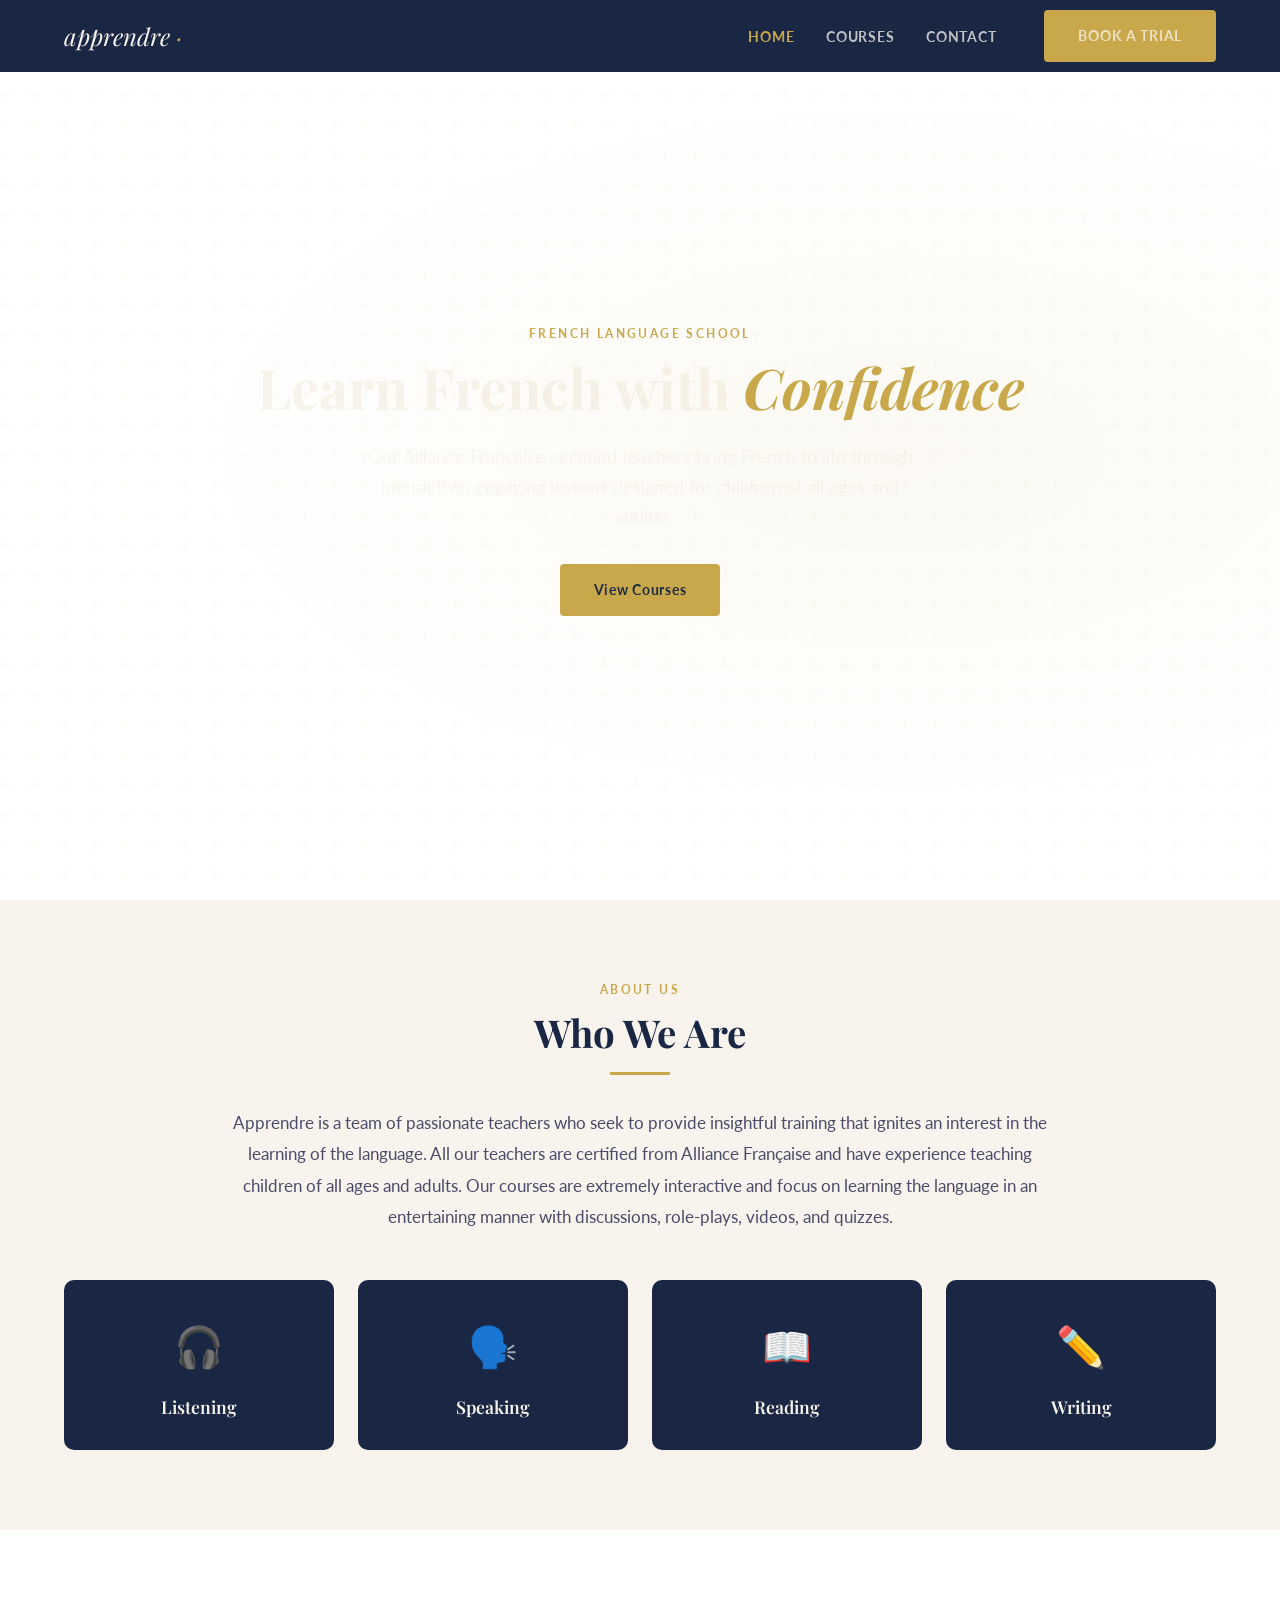
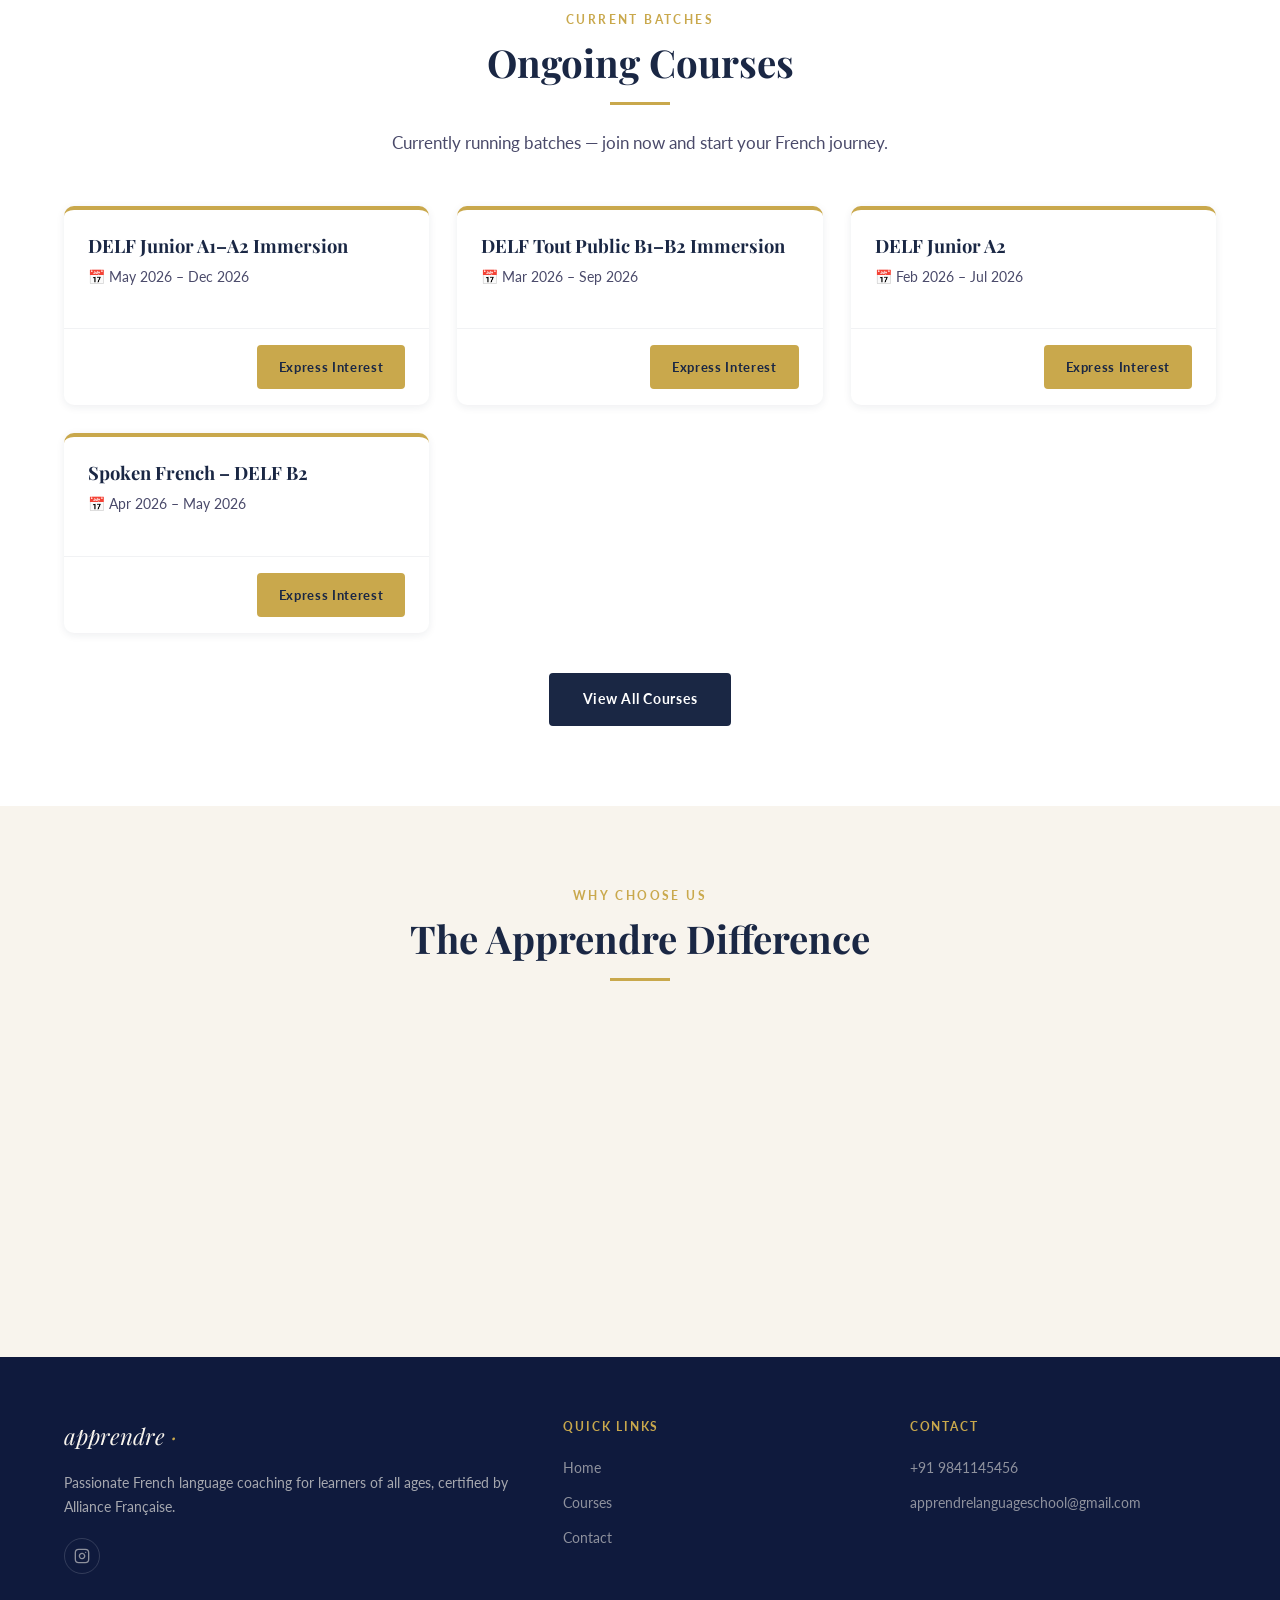
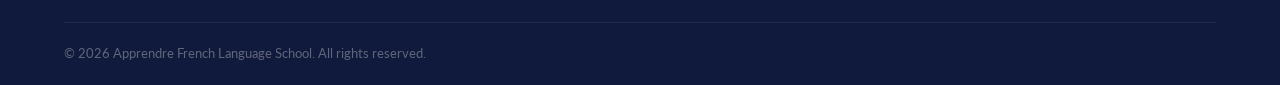
==== index.html @ 5c2a2ac6 "Initial website build" ====
<!DOCTYPE html>
<html lang="en">
<head>
  <meta charset="UTF-8" />
  <meta name="viewport" content="width=device-width, initial-scale=1.0" />
  <title>Apprendre — French Language School</title>
  <meta name="description" content="Apprendre French Language School — Alliance Française certified teachers for children of all ages and adults." />
  <link rel="stylesheet" href="css/style.css" />
</head>
<body>

  <!-- Navigation -->
  <nav class="navbar" role="navigation" aria-label="Main navigation">
    <div class="container">
      <a href="index.html" class="navbar-brand"><em>apprendre</em> <span>·</span></a>
      <ul class="navbar-links" role="list">
        <li><a href="index.html" class="active">Home</a></li>
        <li><a href="courses.html">Courses</a></li>
        <li><a href="contact.html">Contact</a></li>
        <li class="navbar-cta"><a href="contact.html" class="btn btn-primary">Book a Trial</a></li>
      </ul>
      <button class="hamburger" aria-label="Toggle menu" aria-expanded="false">
        <span></span><span></span><span></span>
      </button>
    </div>
  </nav>

  <!-- Hero -->
  <section class="hero" id="home">
    <div class="container hero-centered-content">
      <p class="section-label">French Language School</p>
      <h1 class="hero-title">Learn French with <em>Confidence</em></h1>
      <p class="hero-description">
        Our Alliance Française certified teachers bring French to life through interactive, engaging lessons designed for children of all ages and adults.
      </p>
      <a href="courses.html" class="btn btn-primary">View Courses</a>
    </div>
  </section>

  <!-- About Us -->
  <section id="about">
    <div class="container">
      <div class="text-center">
        <p class="section-label">About Us</p>
        <h2 class="section-title">Who We Are</h2>
        <div class="divider"></div>
      </div>
      <p class="about-text">
        Apprendre is a team of passionate teachers who seek to provide insightful training that ignites an interest in the learning of the language. All our teachers are certified from Alliance Française and have experience teaching children of all ages and adults. Our courses are extremely interactive and focus on learning the language in an entertaining manner with discussions, role-plays, videos, and quizzes.
      </p>
      <div class="competencies-grid">
        <div class="competency-card">
          <div class="competency-icon">🎧</div>
          <h3>Listening</h3>
        </div>
        <div class="competency-card">
          <div class="competency-icon">🗣️</div>
          <h3>Speaking</h3>
        </div>
        <div class="competency-card">
          <div class="competency-icon">📖</div>
          <h3>Reading</h3>
        </div>
        <div class="competency-card">
          <div class="competency-icon">✏️</div>
          <h3>Writing</h3>
        </div>
      </div>
    </div>
  </section>

  <!-- Ongoing Courses Preview -->
  <section id="ongoing-courses">
    <div class="container">
      <div class="text-center">
        <p class="section-label">Current Batches</p>
        <h2 class="section-title">Ongoing Courses</h2>
        <div class="divider"></div>
        <p class="section-subtitle">Currently running batches — join now and start your French journey.</p>
      </div>
      <div class="courses-grid" id="ongoingCoursesPreview">
        <div style="grid-column:1/-1;text-align:center;padding:3rem;color:var(--text-light)">Loading courses…</div>
      </div>
      <div style="text-align:center;margin-top:2.5rem">
        <a href="courses.html" class="btn btn-navy">View All Courses</a>
      </div>
    </div>
  </section>

  <!-- Why Choose Us -->
  <section id="why">
    <div class="container">
      <div class="text-center">
        <p class="section-label">Why Choose Us</p>
        <h2 class="section-title">The Apprendre Difference</h2>
        <div class="divider"></div>
      </div>
      <div class="features-grid why-3col">
        <div class="feature-card">
          <div class="feature-icon">🏛️</div>
          <h3>Alliance Française Certified</h3>
          <p>All our teachers hold certifications from Alliance Française, ensuring world-class, globally recognised French instruction.</p>
        </div>
        <div class="feature-card">
          <div class="feature-icon">🧒</div>
          <h3>All Age Groups</h3>
          <p>From young children taking their first steps in French to adults seeking fluency or exam preparation — we teach every age group.</p>
        </div>
        <div class="feature-card">
          <div class="feature-icon">🎯</div>
          <h3>Customized Courses</h3>
          <p>Every learner is different. We tailor courses to your pace, goals, and learning style to ensure maximum progress and enjoyment.</p>
        </div>
      </div>
    </div>
  </section>

  <!-- Footer -->
  <footer class="footer">
    <div class="container">
      <div class="footer-grid footer-grid-3col">
        <div>
          <span class="footer-brand"><em>apprendre</em> <span>·</span></span>
          <p class="footer-tagline">Passionate French language coaching for learners of all ages, certified by Alliance Française.</p>
          <div class="social-links">
            <a href="#" class="social-link" aria-label="Instagram">
              <svg xmlns="http://www.w3.org/2000/svg" width="16" height="16" viewBox="0 0 24 24" fill="none" stroke="currentColor" stroke-width="2" stroke-linecap="round" stroke-linejoin="round"><rect x="2" y="2" width="20" height="20" rx="5" ry="5"/><path d="M16 11.37A4 4 0 1 1 12.63 8 4 4 0 0 1 16 11.37z"/><line x1="17.5" y1="6.5" x2="17.51" y2="6.5"/></svg>
            </a>
          </div>
        </div>
        <div>
          <p class="footer-heading">Quick Links</p>
          <ul class="footer-links">
            <li><a href="index.html">Home</a></li>
            <li><a href="courses.html">Courses</a></li>
            <li><a href="contact.html">Contact</a></li>
          </ul>
        </div>
        <div>
          <p class="footer-heading">Contact</p>
          <ul class="footer-links">
            <li><a href="tel:+919841145456">+91 9841145456</a></li>
            <li><a href="mailto:apprendrelanguageschool@gmail.com">apprendrelanguageschool@gmail.com</a></li>
          </ul>
        </div>
      </div>
      <div class="footer-bottom">
        <span>&copy; 2026 Apprendre French Language School. All rights reserved.</span>
      </div>
    </div>
  </footer>

  <script src="js/main.js"></script>
  <script src="js/courses.js"></script>
</body>
</html>
---- css/style.css ----
/* ============================================================
   APPRENDRE — French Coaching Website
   Palette: Navy #1a2744 | Cream #f8f4ed | Gold #c9a84c
   Fonts: Playfair Display (headings) | Lato (body)
   ============================================================ */

@import url('https://fonts.googleapis.com/css2?family=Playfair+Display:ital,wght@0,400;0,600;0,700;1,400&family=Lato:wght@300;400;700&display=swap');

/* ── Reset & Base ── */
*, *::before, *::after { box-sizing: border-box; margin: 0; padding: 0; }

:root {
  --navy:  #1a2744;
  --cream: #f8f4ed;
  --gold:  #c9a84c;
  --navy-light: #263660;
  --gold-light: #e2c078;
  --text-dark: #1a1a2e;
  --text-mid:  #4a4a6a;
  --text-light: #8888a0;
  --white: #ffffff;
  --shadow-sm: 0 2px 8px rgba(26,39,68,.08);
  --shadow-md: 0 6px 24px rgba(26,39,68,.12);
  --shadow-lg: 0 12px 48px rgba(26,39,68,.18);
  --radius: 10px;
  --transition: .25s ease;
}

html { scroll-behavior: smooth; }

body {
  font-family: 'Lato', sans-serif;
  font-weight: 400;
  font-size: 16px;
  line-height: 1.7;
  color: var(--text-dark);
  background: var(--cream);
}

h1, h2, h3, h4, h5, h6 {
  font-family: 'Playfair Display', serif;
  line-height: 1.25;
  color: var(--navy);
}

a { color: var(--gold); text-decoration: none; transition: color var(--transition); }
a:hover { color: var(--gold-light); }

img { max-width: 100%; display: block; }
ul { list-style: none; }

.container {
  width: 90%;
  max-width: 1200px;
  margin: 0 auto;
}

/* ── Utility ── */
.section-label {
  font-family: 'Lato', sans-serif;
  font-size: .75rem;
  font-weight: 700;
  letter-spacing: .2em;
  text-transform: uppercase;
  color: var(--gold);
  margin-bottom: .5rem;
}

.section-title {
  font-size: clamp(1.75rem, 3vw, 2.5rem);
  margin-bottom: 1rem;
}

.section-subtitle {
  font-size: 1.05rem;
  color: var(--text-mid);
  max-width: 560px;
}

.text-center { text-align: center; }
.text-center .section-subtitle { margin: 0 auto; }

.divider {
  width: 60px;
  height: 3px;
  background: var(--gold);
  margin: 1rem 0 1.5rem;
}
.text-center .divider { margin: 1rem auto 1.5rem; }

/* ── Buttons ── */
.btn {
  display: inline-flex;
  align-items: center;
  justify-content: center;
  padding: .75rem 2rem;
  min-height: 44px;
  border-radius: 4px;
  font-family: 'Lato', sans-serif;
  font-size: .9rem;
  font-weight: 700;
  letter-spacing: .05em;
  cursor: pointer;
  border: 2px solid transparent;
  transition: all var(--transition);
  text-align: center;
}

.btn-primary {
  background: var(--gold);
  color: var(--navy);
  border-color: var(--gold);
}
.btn-primary:hover {
  background: var(--gold-light);
  border-color: var(--gold-light);
  color: var(--navy);
  transform: translateY(-2px);
  box-shadow: var(--shadow-md);
}

.btn-outline {
  background: transparent;
  color: var(--white);
  border-color: var(--white);
}
.btn-outline:hover {
  background: var(--white);
  color: var(--navy);
  transform: translateY(-2px);
}

.btn-navy {
  background: var(--navy);
  color: var(--white);
  border-color: var(--navy);
}
.btn-navy:hover {
  background: var(--navy-light);
  border-color: var(--navy-light);
  color: var(--white);
  transform: translateY(-2px);
  box-shadow: var(--shadow-md);
}

/* ── Navigation ── */
.navbar {
  position: fixed;
  top: 0; left: 0; right: 0;
  z-index: 1000;
  background: var(--navy);
  padding: 0;
  transition: box-shadow var(--transition);
}
.navbar.scrolled { box-shadow: var(--shadow-lg); }

.navbar .container {
  display: flex;
  align-items: center;
  justify-content: space-between;
  height: 72px;
}

.navbar-brand {
  font-family: 'Playfair Display', serif;
  font-size: 1.5rem;
  color: var(--cream) !important;
  font-style: italic;
}
.navbar-brand span { color: var(--gold); }

.navbar-links {
  display: flex;
  align-items: center;
  gap: 2rem;
}
.navbar-links a {
  font-size: .9rem;
  font-weight: 700;
  letter-spacing: .05em;
  color: rgba(248,244,237,.75);
  text-transform: uppercase;
  transition: color var(--transition);
}
.navbar-links a:hover,
.navbar-links a.active { color: var(--gold); }

.navbar-cta { margin-left: 1rem; }

.hamburger {
  display: none;
  flex-direction: column;
  gap: 5px;
  cursor: pointer;
  background: none;
  border: none;
  padding: 10px;
  min-width: 44px;
  min-height: 44px;
  align-items: center;
  justify-content: center;
}
.hamburger span {
  display: block;
  width: 24px;
  height: 2px;
  background: var(--cream);
  transition: all var(--transition);
}

/* Hamburger → X when menu is open */
.hamburger[aria-expanded="true"] span:nth-child(1) { transform: translateY(7px) rotate(45deg); }
.hamburger[aria-expanded="true"] span:nth-child(2) { opacity: 0; transform: scaleX(0); }
.hamburger[aria-expanded="true"] span:nth-child(3) { transform: translateY(-7px) rotate(-45deg); }

/* ── Hero ── */
.hero {
  min-height: 100vh;
  background: linear-gradient(135deg, var(--navy) 0%, #0f1a3d 100%);
  display: flex;
  align-items: center;
  position: relative;
  overflow: hidden;
  padding: 100px 0 60px;
}

.hero::before {
  content: '';
  position: absolute;
  inset: 0;
  background:
    radial-gradient(ellipse at 70% 50%, rgba(201,168,76,.07) 0%, transparent 60%),
    url("data:image/svg+xml,%3Csvg width='60' height='60' viewBox='0 0 60 60' xmlns='http://www.w3.org/2000/svg'%3E%3Cg fill='none' fill-rule='evenodd'%3E%3Cg fill='%23c9a84c' fill-opacity='0.03'%3E%3Cpath d='M36 34v-4h-2v4h-4v2h4v4h2v-4h4v-2h-4zm0-30V0h-2v4h-4v2h4v4h2V6h4V4h-4zM6 34v-4H4v4H0v2h4v4h2v-4h4v-2H6zM6 4V0H4v4H0v2h4v4h2V6h4V4H6z'/%3E%3C/g%3E%3C/g%3E%3C/svg%3E");
}

.hero-content {
  position: relative;
  display: grid;
  grid-template-columns: 1fr 1fr;
  align-items: center;
  gap: 4rem;
}

.hero-text .section-label { font-size: .8rem; }

.hero-title {
  font-size: clamp(2.25rem, 5vw, 3.5rem);
  color: var(--cream);
  margin-bottom: 1.25rem;
}
.hero-title em { color: var(--gold); font-style: italic; }

.hero-description {
  font-size: 1.1rem;
  color: rgba(248,244,237,.75);
  margin-bottom: 2rem;
  max-width: 480px;
}

.hero-actions { display: flex; gap: 1rem; flex-wrap: wrap; }

.hero-stats {
  display: flex;
  gap: 2rem;
  margin-top: 2.5rem;
  padding-top: 2rem;
  border-top: 1px solid rgba(201,168,76,.2);
}
.stat-value {
  font-family: 'Playfair Display', serif;
  font-size: 2rem;
  color: var(--gold);
  line-height: 1;
}
.stat-label {
  font-size: .8rem;
  color: rgba(248,244,237,.6);
  letter-spacing: .05em;
  text-transform: uppercase;
  margin-top: .25rem;
}

.hero-visual {
  position: relative;
  display: flex;
  justify-content: center;
}

.hero-card {
  background: rgba(255,255,255,.06);
  border: 1px solid rgba(201,168,76,.25);
  border-radius: 16px;
  padding: 2.5rem;
  backdrop-filter: blur(10px);
  max-width: 380px;
  width: 100%;
}

.hero-card-flag {
  font-size: 3rem;
  margin-bottom: 1rem;
}

.hero-card h3 {
  color: var(--cream);
  font-size: 1.25rem;
  margin-bottom: .5rem;
}

.hero-card p {
  color: rgba(248,244,237,.65);
  font-size: .9rem;
  margin-bottom: 1.5rem;
}

.level-badges {
  display: flex;
  gap: .5rem;
  flex-wrap: wrap;
}
.level-badge {
  padding: .3rem .75rem;
  border-radius: 20px;
  font-size: .75rem;
  font-weight: 700;
  letter-spacing: .05em;
}
.level-badge.a1, .level-badge.a2 {
  background: rgba(201,168,76,.15);
  color: var(--gold);
  border: 1px solid rgba(201,168,76,.3);
}
.level-badge.b1, .level-badge.b2 {
  background: rgba(255,255,255,.08);
  color: rgba(248,244,237,.8);
  border: 1px solid rgba(255,255,255,.15);
}
.level-badge.c1, .level-badge.c2 {
  background: rgba(26,39,68,.5);
  color: rgba(248,244,237,.6);
  border: 1px solid rgba(255,255,255,.1);
}

/* ── Sections ── */
section { padding: 80px 0; }
section:nth-child(even) { background: var(--white); }

/* ── Features ── */
.features-grid {
  display: grid;
  grid-template-columns: repeat(auto-fit, minmax(240px, 1fr));
  gap: 2rem;
  margin-top: 3rem;
}

.feature-card {
  padding: 2rem;
  border-radius: var(--radius);
  background: var(--cream);
  border: 1px solid rgba(26,39,68,.06);
  transition: all var(--transition);
}
section:nth-child(even) .feature-card { background: var(--cream); }

.feature-card:hover {
  transform: translateY(-4px);
  box-shadow: var(--shadow-md);
  border-color: rgba(201,168,76,.3);
}

.feature-icon {
  font-size: 2.25rem;
  margin-bottom: 1rem;
}

.feature-card h3 {
  font-size: 1.15rem;
  margin-bottom: .5rem;
}

.feature-card p {
  font-size: .9rem;
  color: var(--text-mid);
}

/* ── Course Cards ── */
.courses-grid {
  display: grid;
  grid-template-columns: repeat(auto-fill, minmax(300px, 1fr));
  gap: 1.75rem;
  margin-top: 3rem;
}

.course-card {
  background: var(--white);
  border-radius: var(--radius);
  overflow: hidden;
  box-shadow: var(--shadow-sm);
  transition: all var(--transition);
  display: flex;
  flex-direction: column;
}

.course-card:hover {
  transform: translateY(-5px);
  box-shadow: var(--shadow-lg);
}

.course-card-image {
  height: 180px;
  background: linear-gradient(135deg, var(--navy) 0%, var(--navy-light) 100%);
  display: flex;
  align-items: center;
  justify-content: center;
  font-size: 3.5rem;
  position: relative;
}

.course-level-badge {
  position: absolute;
  top: 12px;
  right: 12px;
  background: var(--gold);
  color: var(--navy);
  font-size: .7rem;
  font-weight: 700;
  padding: .25rem .65rem;
  border-radius: 20px;
  letter-spacing: .05em;
}

.course-card-body {
  padding: 1.5rem;
  flex: 1;
  display: flex;
  flex-direction: column;
}

.course-card-body h3 {
  font-size: 1.15rem;
  margin-bottom: .5rem;
}

.course-card-body p {
  font-size: .875rem;
  color: var(--text-mid);
  margin-bottom: 1rem;
  flex: 1;
}

.course-meta {
  display: flex;
  gap: 1rem;
  font-size: .8rem;
  color: var(--text-light);
  margin-bottom: 1.25rem;
}
.course-meta span { display: flex; align-items: center; gap: .3rem; }

.course-card-footer {
  display: flex;
  align-items: center;
  justify-content: space-between;
  padding: 1rem 1.5rem;
  border-top: 1px solid rgba(26,39,68,.06);
}

.course-price {
  font-family: 'Playfair Display', serif;
  font-size: 1.35rem;
  color: var(--navy);
}
.course-price span {
  font-family: 'Lato', sans-serif;
  font-size: .75rem;
  color: var(--text-light);
  font-weight: 400;
}

/* ── Filter Bar ── */
.filter-bar {
  display: flex;
  gap: .75rem;
  flex-wrap: wrap;
  margin-bottom: 2rem;
}

.filter-btn {
  padding: .5rem 1.25rem;
  min-height: 44px;
  border-radius: 25px;
  font-size: .85rem;
  font-weight: 700;
  cursor: pointer;
  border: 2px solid rgba(26,39,68,.12);
  background: transparent;
  color: var(--text-mid);
  transition: all var(--transition);
  font-family: 'Lato', sans-serif;
}
.filter-btn:hover,
.filter-btn.active {
  background: var(--navy);
  border-color: var(--navy);
  color: var(--white);
}

/* ── Testimonials ── */
.testimonials-grid {
  display: grid;
  grid-template-columns: repeat(auto-fill, minmax(300px, 1fr));
  gap: 1.75rem;
  margin-top: 3rem;
}

.testimonial-card {
  background: var(--cream);
  border-radius: var(--radius);
  padding: 2rem;
  border-left: 4px solid var(--gold);
  transition: all var(--transition);
}

.testimonial-card:hover {
  transform: translateY(-3px);
  box-shadow: var(--shadow-md);
}

.testimonial-text {
  font-style: italic;
  color: var(--text-mid);
  margin-bottom: 1.25rem;
  font-size: .95rem;
}

.testimonial-author {
  display: flex;
  align-items: center;
  gap: .75rem;
}

.author-avatar {
  width: 44px;
  height: 44px;
  border-radius: 50%;
  background: var(--navy);
  display: flex;
  align-items: center;
  justify-content: center;
  color: var(--gold);
  font-family: 'Playfair Display', serif;
  font-size: 1.1rem;
  font-weight: 700;
  flex-shrink: 0;
}

.author-name {
  font-weight: 700;
  font-size: .9rem;
  color: var(--navy);
}
.author-level {
  font-size: .78rem;
  color: var(--text-light);
}

.stars { color: var(--gold); font-size: .85rem; margin-bottom: .75rem; }

/* ── About / CTA Section ── */
.cta-section {
  background: linear-gradient(135deg, var(--navy) 0%, #0f1a3d 100%) !important;
  position: relative;
  overflow: hidden;
}
.cta-section::before {
  content: '';
  position: absolute;
  inset: 0;
  background: radial-gradient(ellipse at 80% 50%, rgba(201,168,76,.08) 0%, transparent 60%);
}
.cta-section .container { position: relative; }
.cta-section .section-title { color: var(--cream); }
.cta-section .section-subtitle { color: rgba(248,244,237,.7); max-width: 540px; margin: 0 auto 2rem; }

/* ── Contact Page ── */
.contact-grid {
  display: grid;
  grid-template-columns: 1fr 1.6fr;
  gap: 3rem;
  margin-top: 3rem;
}

.contact-info h3 {
  font-size: 1.15rem;
  margin-bottom: 1rem;
}

.contact-detail {
  display: flex;
  gap: .75rem;
  align-items: flex-start;
  margin-bottom: 1.25rem;
}
.contact-detail-icon {
  font-size: 1.25rem;
  flex-shrink: 0;
  margin-top: .1rem;
}
.contact-detail-text strong { display: block; font-size: .85rem; color: var(--navy); }
.contact-detail-text span { font-size: .875rem; color: var(--text-mid); }

/* ── Forms ── */
.form-card {
  background: var(--white);
  border-radius: var(--radius);
  padding: 2.5rem;
  box-shadow: var(--shadow-md);
}

.form-group {
  margin-bottom: 1.25rem;
}

.form-group label {
  display: block;
  font-size: .85rem;
  font-weight: 700;
  color: var(--navy);
  margin-bottom: .4rem;
  letter-spacing: .03em;
}

.form-group input,
.form-group select,
.form-group textarea {
  width: 100%;
  padding: .75rem 1rem;
  border: 2px solid rgba(26,39,68,.1);
  border-radius: 6px;
  font-family: 'Lato', sans-serif;
  font-size: .95rem;
  color: var(--text-dark);
  background: var(--cream);
  transition: border-color var(--transition);
  outline: none;
}

.form-group input:focus,
.form-group select:focus,
.form-group textarea:focus {
  border-color: var(--gold);
  background: var(--white);
}

.form-group textarea { resize: vertical; min-height: 120px; }

.form-row { display: grid; grid-template-columns: 1fr 1fr; gap: 1rem; }

/* ── Admin Panel ── */
.admin-layout {
  display: grid;
  grid-template-columns: 260px 1fr;
  min-height: 100vh;
}

.admin-sidebar {
  background: var(--navy);
  padding: 0;
  position: fixed;
  top: 0; left: 0;
  height: 100vh;
  width: 260px;
  overflow-y: auto;
  z-index: 100;
}

.admin-sidebar-logo {
  padding: 1.5rem 1.75rem;
  border-bottom: 1px solid rgba(201,168,76,.15);
  font-family: 'Playfair Display', serif;
  font-size: 1.25rem;
  color: var(--cream);
  font-style: italic;
}
.admin-sidebar-logo span { color: var(--gold); }

.admin-nav { padding: 1.5rem 0; }

.admin-nav-label {
  font-size: .7rem;
  font-weight: 700;
  letter-spacing: .15em;
  text-transform: uppercase;
  color: rgba(248,244,237,.35);
  padding: 1rem 1.75rem .5rem;
}

.admin-nav a {
  display: flex;
  align-items: center;
  gap: .75rem;
  padding: .75rem 1.75rem;
  color: rgba(248,244,237,.65);
  font-size: .9rem;
  font-weight: 400;
  transition: all var(--transition);
}
.admin-nav a:hover,
.admin-nav a.active {
  background: rgba(201,168,76,.1);
  color: var(--gold);
  border-right: 3px solid var(--gold);
}
.admin-nav a .nav-icon { font-size: 1.1rem; flex-shrink: 0; }

.admin-main {
  margin-left: 260px;
  background: #f0ede8;
  min-height: 100vh;
}

.admin-topbar {
  background: var(--white);
  padding: 1rem 2rem;
  display: flex;
  align-items: center;
  justify-content: space-between;
  box-shadow: var(--shadow-sm);
  position: sticky;
  top: 0;
  z-index: 50;
}

.admin-topbar h1 {
  font-size: 1.35rem;
}

.admin-topbar-actions { display: flex; align-items: center; gap: 1rem; }

.admin-content { padding: 2rem; }

.admin-section {
  display: none;
}
.admin-section.active { display: block; }

.stats-grid {
  display: grid;
  grid-template-columns: repeat(auto-fit, minmax(200px, 1fr));
  gap: 1.25rem;
  margin-bottom: 2rem;
}

.stat-card {
  background: var(--white);
  border-radius: var(--radius);
  padding: 1.5rem;
  box-shadow: var(--shadow-sm);
  display: flex;
  align-items: center;
  gap: 1rem;
}

.stat-card-icon {
  width: 52px;
  height: 52px;
  border-radius: 12px;
  display: flex;
  align-items: center;
  justify-content: center;
  font-size: 1.5rem;
  flex-shrink: 0;
}
.stat-card-icon.navy { background: rgba(26,39,68,.08); }
.stat-card-icon.gold  { background: rgba(201,168,76,.12); }
.stat-card-icon.green { background: rgba(34,197,94,.1); }
.stat-card-icon.blue  { background: rgba(59,130,246,.1); }

.stat-card-value {
  font-family: 'Playfair Display', serif;
  font-size: 1.75rem;
  color: var(--navy);
  line-height: 1;
}
.stat-card-label {
  font-size: .8rem;
  color: var(--text-light);
  margin-top: .2rem;
}

.data-table-wrapper {
  background: var(--white);
  border-radius: var(--radius);
  box-shadow: var(--shadow-sm);
  overflow: hidden;
}

.data-table-header {
  display: flex;
  align-items: center;
  justify-content: space-between;
  padding: 1.25rem 1.5rem;
  border-bottom: 1px solid rgba(26,39,68,.06);
}

.data-table-header h3 { font-size: 1.05rem; }

table {
  width: 100%;
  border-collapse: collapse;
}

thead th {
  font-size: .78rem;
  font-weight: 700;
  letter-spacing: .08em;
  text-transform: uppercase;
  color: var(--text-light);
  padding: .75rem 1.5rem;
  text-align: left;
  background: rgba(26,39,68,.02);
  border-bottom: 1px solid rgba(26,39,68,.06);
}

tbody td {
  padding: 1rem 1.5rem;
  font-size: .9rem;
  color: var(--text-mid);
  border-bottom: 1px solid rgba(26,39,68,.04);
}

tbody tr:last-child td { border-bottom: none; }
tbody tr:hover { background: rgba(201,168,76,.04); }

.badge {
  display: inline-block;
  padding: .2rem .65rem;
  border-radius: 20px;
  font-size: .72rem;
  font-weight: 700;
}
.badge-active   { background: rgba(34,197,94,.12); color: #15803d; }
.badge-inactive { background: rgba(239,68,68,.1);  color: #b91c1c; }
.badge-draft    { background: rgba(234,179,8,.1);   color: #92400e; }

.action-btns { display: flex; gap: .5rem; }
.action-btn {
  padding: .3rem .65rem;
  font-size: .75rem;
  border-radius: 4px;
  cursor: pointer;
  border: 1px solid transparent;
  font-weight: 700;
  transition: all var(--transition);
}
.action-btn-edit   { background: rgba(26,39,68,.07); color: var(--navy); border-color: rgba(26,39,68,.1); }
.action-btn-delete { background: rgba(239,68,68,.08); color: #b91c1c;    border-color: rgba(239,68,68,.15); }
.action-btn-edit:hover   { background: var(--navy); color: var(--white); }
.action-btn-delete:hover { background: #b91c1c; color: var(--white); }

/* ── Modal ── */
.modal-overlay {
  position: fixed;
  inset: 0;
  background: rgba(10,15,30,.65);
  z-index: 2000;
  display: none;
  align-items: center;
  justify-content: center;
  padding: 1rem;
}
.modal-overlay.open { display: flex; }

.modal {
  background: var(--white);
  border-radius: 12px;
  width: 100%;
  max-width: 560px;
  max-height: 90vh;
  overflow-y: auto;
  box-shadow: var(--shadow-lg);
}

.modal-header {
  display: flex;
  align-items: center;
  justify-content: space-between;
  padding: 1.5rem 2rem;
  border-bottom: 1px solid rgba(26,39,68,.08);
}
.modal-header h3 { font-size: 1.2rem; }
.modal-close {
  background: none;
  border: none;
  font-size: 1.5rem;
  cursor: pointer;
  color: var(--text-light);
  line-height: 1;
  padding: 0;
}
.modal-close:hover { color: var(--navy); }

.modal-body { padding: 2rem; }
.modal-footer {
  padding: 1.25rem 2rem;
  border-top: 1px solid rgba(26,39,68,.08);
  display: flex;
  justify-content: flex-end;
  gap: .75rem;
}

/* ── Toast ── */
.toast-container {
  position: fixed;
  bottom: 1.5rem;
  right: 1.5rem;
  z-index: 3000;
  display: flex;
  flex-direction: column;
  gap: .5rem;
}
.toast {
  background: var(--navy);
  color: var(--cream);
  padding: .875rem 1.25rem;
  border-radius: 8px;
  font-size: .875rem;
  box-shadow: var(--shadow-lg);
  border-left: 4px solid var(--gold);
  animation: slideIn .3s ease;
  max-width: 320px;
}
.toast.success { border-left-color: #22c55e; }
.toast.error   { border-left-color: #ef4444; }

@keyframes slideIn {
  from { transform: translateX(100%); opacity: 0; }
  to   { transform: translateX(0);    opacity: 1; }
}

/* ── Page Hero (inner pages) ── */
.page-hero {
  background: linear-gradient(135deg, var(--navy) 0%, #0f1a3d 100%);
  padding: 120px 0 60px;
  text-align: center;
}
.page-hero h1 { color: var(--cream); font-size: clamp(2rem, 4vw, 3rem); margin-bottom: .75rem; }
.page-hero p  { color: rgba(248,244,237,.65); font-size: 1.05rem; max-width: 540px; margin: 0 auto; }

/* ── Footer ── */
.footer {
  background: #0f1a3d;
  color: rgba(248,244,237,.65);
  padding: 60px 0 0;
}

.footer-grid {
  display: grid;
  grid-template-columns: 1.5fr 1fr 1fr 1fr;
  gap: 2.5rem;
  padding-bottom: 3rem;
  border-bottom: 1px solid rgba(255,255,255,.07);
}

.footer-brand {
  font-family: 'Playfair Display', serif;
  font-size: 1.4rem;
  color: var(--cream);
  font-style: italic;
  margin-bottom: 1rem;
  display: block;
}
.footer-brand span { color: var(--gold); }
.footer-tagline {
  font-size: .875rem;
  line-height: 1.7;
  margin-bottom: 1.25rem;
}

.footer-heading {
  font-family: 'Lato', sans-serif;
  font-size: .75rem;
  font-weight: 700;
  letter-spacing: .15em;
  text-transform: uppercase;
  color: var(--gold);
  margin-bottom: 1rem;
}

.footer-links li { margin-bottom: .5rem; }
.footer-links a {
  color: rgba(248,244,237,.55);
  font-size: .875rem;
  transition: color var(--transition);
}
.footer-links a:hover { color: var(--gold); }

.social-links {
  display: flex;
  gap: .75rem;
  margin-top: .5rem;
}
.social-link {
  width: 36px;
  height: 36px;
  border-radius: 50%;
  border: 1px solid rgba(255,255,255,.15);
  display: flex;
  align-items: center;
  justify-content: center;
  color: rgba(248,244,237,.55) !important;
  font-size: .85rem;
  transition: all var(--transition);
}
.social-link:hover {
  border-color: var(--gold);
  color: var(--gold) !important;
  transform: translateY(-2px);
}

.footer-bottom {
  padding: 1.25rem 0;
  display: flex;
  align-items: center;
  justify-content: space-between;
  font-size: .8rem;
  color: rgba(248,244,237,.35);
}

/* ── Hero centered variant (homepage) ── */
.hero-centered-content {
  display: flex;
  flex-direction: column;
  align-items: center;
  text-align: center;
}

.hero-centered-content .hero-description {
  max-width: 560px;
  margin-bottom: 2rem;
}

/* ── About Us ── */
.about-text {
  max-width: 820px;
  margin: 2rem auto 0;
  text-align: center;
  font-size: 1.05rem;
  color: var(--text-mid);
  line-height: 1.85;
}

/* ── Competency cards ── */
.competencies-grid {
  display: grid;
  grid-template-columns: repeat(4, 1fr);
  gap: 1.5rem;
  margin-top: 3rem;
}

.competency-card {
  text-align: center;
  padding: 2rem 1.5rem;
  border-radius: var(--radius);
  background: var(--navy);
  transition: all var(--transition);
}

.competency-card:hover {
  transform: translateY(-4px);
  box-shadow: var(--shadow-md);
}

.competency-icon {
  font-size: 2.5rem;
  margin-bottom: 1rem;
}

.competency-card h3 {
  color: var(--cream);
  font-size: 1.1rem;
  font-weight: 600;
}

/* ── Homepage ongoing-preview card accent ── */
.ongoing-preview-card { border-top: 4px solid var(--gold); }
.ongoing-preview-card .course-card-footer { justify-content: flex-end; }

/* ── Why 3-col override ── */
.why-3col {
  grid-template-columns: repeat(3, 1fr);
}

/* ── Footer 3-col ── */
.footer-grid-3col {
  grid-template-columns: 1.5fr 1fr 1fr;
}

/* ── Responsive ── */
@media (max-width: 992px) {
  .hero-content { grid-template-columns: 1fr; text-align: center; }
  .hero-description { margin-left: auto; margin-right: auto; }
  .hero-actions { justify-content: center; }
  .hero-stats { justify-content: center; }
  .hero-visual { margin-top: 2rem; }

  .competencies-grid { grid-template-columns: repeat(2, 1fr); }
  .why-3col { grid-template-columns: repeat(2, 1fr); }

  .footer-grid { grid-template-columns: 1fr 1fr; }
  .footer-grid-3col { grid-template-columns: 1fr 1fr; }

  .contact-grid { grid-template-columns: 1fr; }

  .admin-layout { grid-template-columns: 1fr; }
  .admin-sidebar { transform: translateX(-100%); transition: transform var(--transition); }
  .admin-sidebar.open { transform: translateX(0); }
  .admin-main { margin-left: 0; }
}

@media (max-width: 768px) {
  .navbar-links {
    display: none; flex-direction: column;
    position: absolute; top: 72px; left: 0; right: 0;
    background: var(--navy);
    padding: .5rem 0; gap: 0;
    box-shadow: 0 8px 24px rgba(0,0,0,.25);
  }
  .navbar-links.open { display: flex; }
  /* Each nav link is a full-width tap target ≥ 44px */
  .navbar-links a {
    padding: .875rem 2rem;
    min-height: 44px;
    display: flex;
    align-items: center;
    border-bottom: 1px solid rgba(255,255,255,.05);
  }
  .navbar-links li:last-child a { border-bottom: none; }
  .navbar-cta { display: none; }
  .hamburger { display: flex; }

  .competencies-grid { grid-template-columns: repeat(2, 1fr); }
  .why-3col { grid-template-columns: 1fr; }

  .footer-grid { grid-template-columns: 1fr 1fr; }
  .footer-grid-3col { grid-template-columns: 1fr; }
  .footer-bottom { flex-direction: column; gap: .5rem; text-align: center; }

  .form-row { grid-template-columns: 1fr; }
}

@media (max-width: 480px) {
  /* Tighter section padding saves screen space */
  section { padding: 60px 0; }
  .page-hero { padding: 96px 0 48px; }

  /* Force single column on course grids */
  .courses-grid { grid-template-columns: 1fr; margin-top: 2rem; }

  /* Competency cards: 2-up fits on 375px */
  .competencies-grid { grid-template-columns: repeat(2, 1fr); gap: 1rem; }
  .competency-card { padding: 1.5rem 1rem; }

  /* Footer stacks */
  .footer-grid { grid-template-columns: 1fr; }
  .footer-grid-3col { grid-template-columns: 1fr; }

  /* Long email/phone doesn't break layout */
  .footer-links a,
  .footer-links span { overflow-wrap: break-word; word-break: break-word; }

  /* Hero */
  .hero-stats { flex-wrap: wrap; gap: 1.5rem; }
  .hero { padding: 88px 0 48px; }

  /* About text a touch smaller to breathe */
  .about-text { font-size: 1rem; }
}
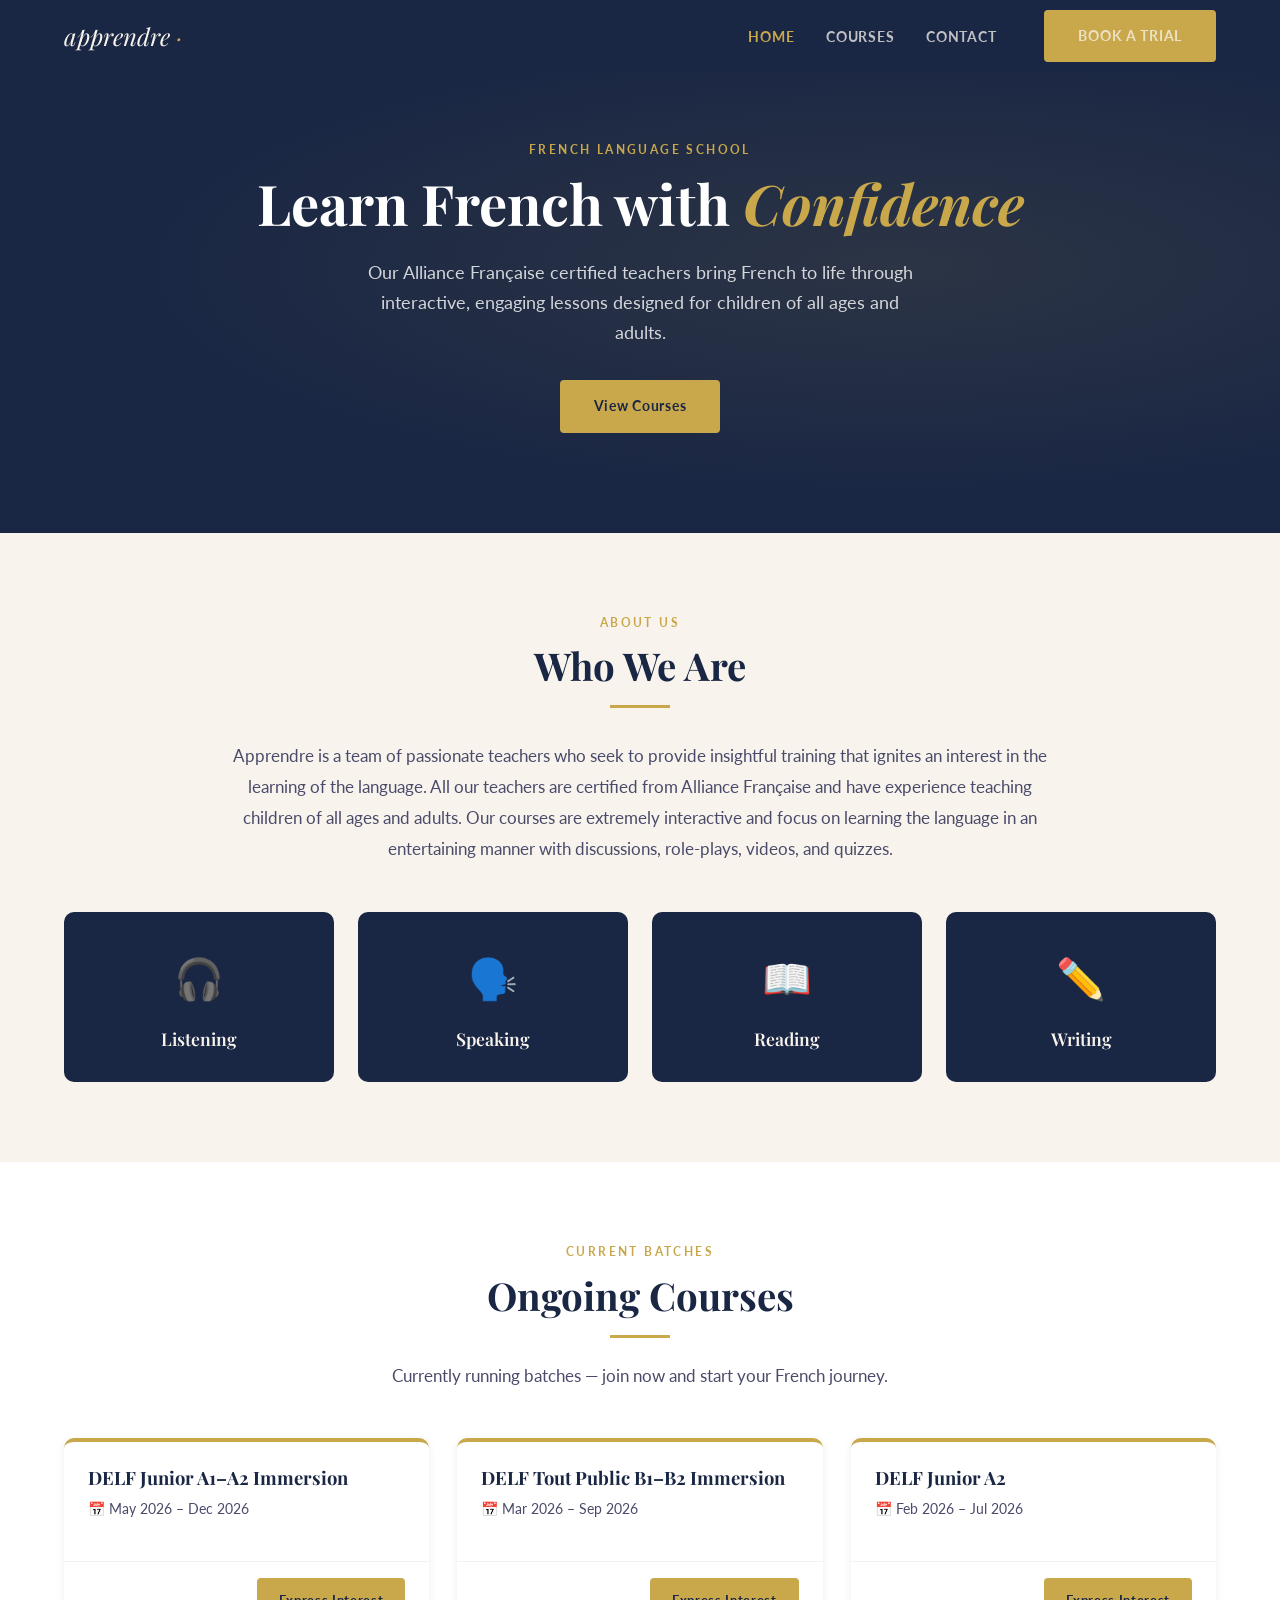
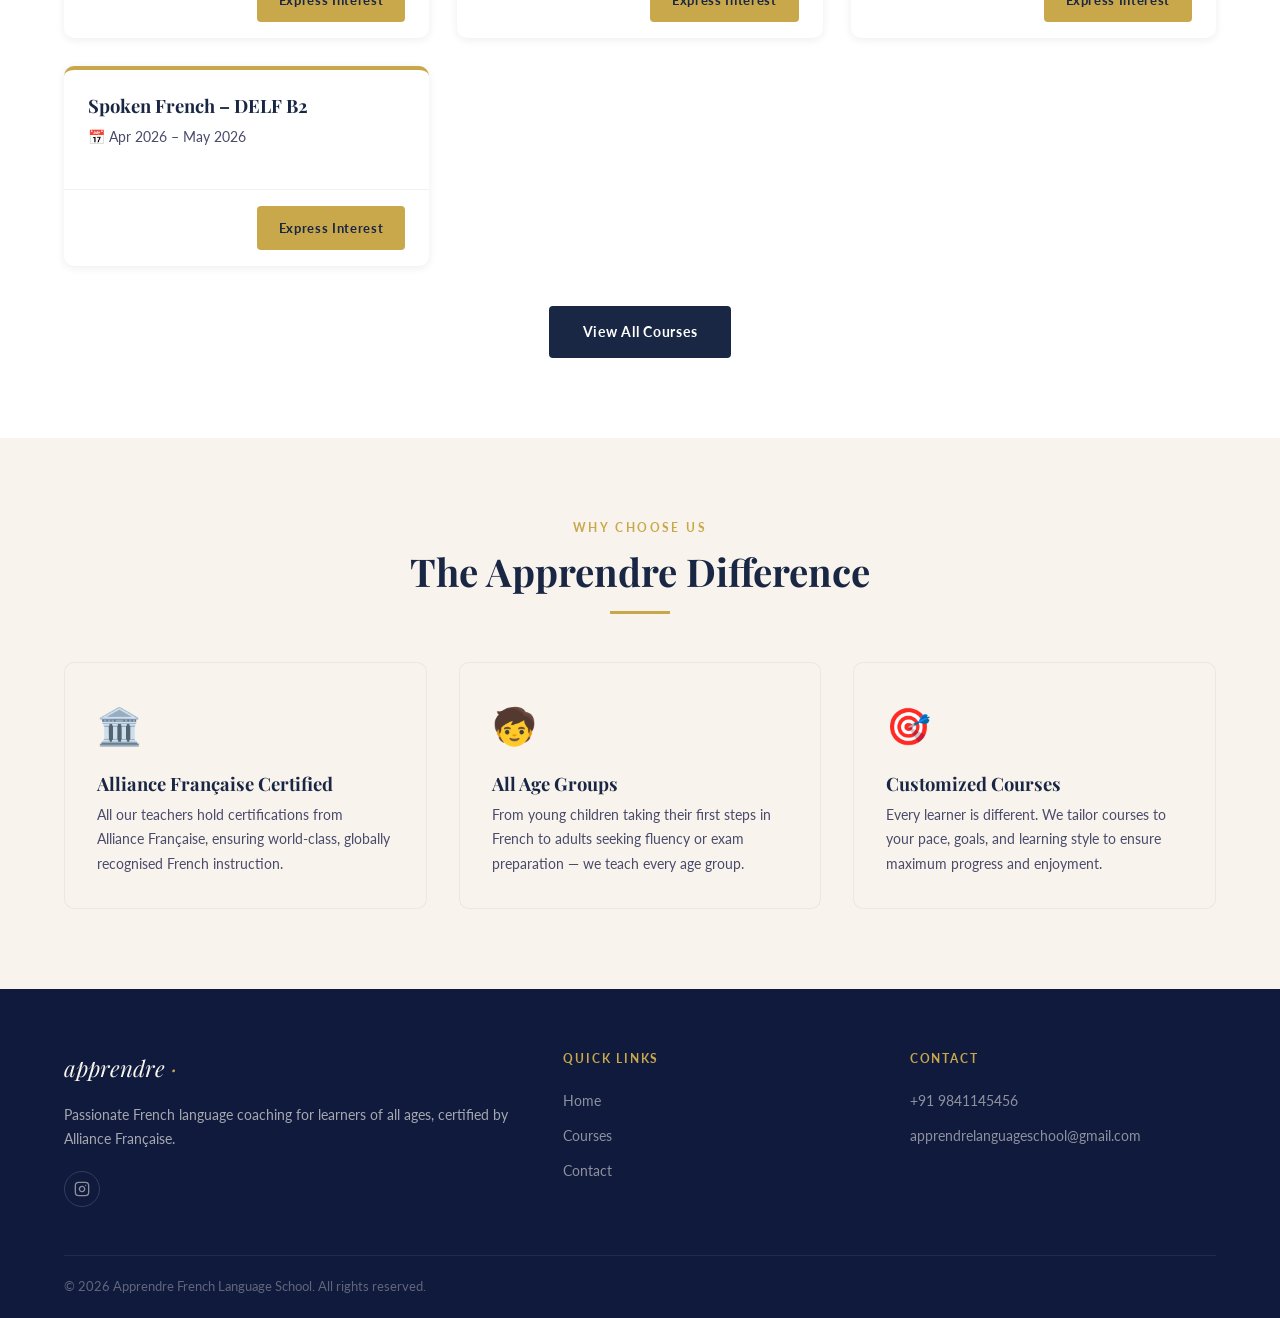
==== commit 04aca2c8: "Fix hero background definitively + reduce gap below hero Use background-color and background-image a" ====
--- a/index.html
+++ b/index.html
@@ -26,7 +26,7 @@
   </nav>
 
   <!-- Hero -->
-  <section class="hero" id="home">
+  <section class="hero" id="home" style="background-color:#1a2744">
     <div class="container hero-centered-content">
       <p class="section-label">French Language School</p>
       <h1 class="hero-title">Learn French with <em>Confidence</em></h1>
--- a/css/style.css
+++ b/css/style.css
@@ -215,22 +215,21 @@
 
 /* ── Hero ── */
 .hero {
-  min-height: 100vh;
-  background: linear-gradient(135deg, var(--navy) 0%, #0f1a3d 100%);
+  padding: 140px 0 100px;
+  background-color: #1a2744;
+  background-image: linear-gradient(135deg, #1a2744 0%, #0f1a3d 100%);
   display: flex;
   align-items: center;
   position: relative;
   overflow: hidden;
-  padding: 100px 0 60px;
 }
 
 .hero::before {
   content: '';
   position: absolute;
   inset: 0;
-  background:
-    radial-gradient(ellipse at 70% 50%, rgba(201,168,76,.07) 0%, transparent 60%),
-    url("data:image/svg+xml,%3Csvg width='60' height='60' viewBox='0 0 60 60' xmlns='http://www.w3.org/2000/svg'%3E%3Cg fill='none' fill-rule='evenodd'%3E%3Cg fill='%23c9a84c' fill-opacity='0.03'%3E%3Cpath d='M36 34v-4h-2v4h-4v2h4v4h2v-4h4v-2h-4zm0-30V0h-2v4h-4v2h4v4h2V6h4V4h-4zM6 34v-4H4v4H0v2h4v4h2v-4h4v-2H6zM6 4V0H4v4H0v2h4v4h2V6h4V4H6z'/%3E%3C/g%3E%3C/g%3E%3C/svg%3E");
+  pointer-events: none;
+  background: radial-gradient(ellipse at 70% 50%, rgba(201,168,76,.1) 0%, transparent 60%);
 }
 
 .hero-content {
@@ -245,14 +244,14 @@
 
 .hero-title {
   font-size: clamp(2.25rem, 5vw, 3.5rem);
-  color: var(--cream);
+  color: #ffffff;
   margin-bottom: 1.25rem;
 }
 .hero-title em { color: var(--gold); font-style: italic; }
 
 .hero-description {
   font-size: 1.1rem;
-  color: rgba(248,244,237,.75);
+  color: rgba(255,255,255,.8);
   margin-bottom: 2rem;
   max-width: 480px;
 }
@@ -1029,6 +1028,8 @@
 
 /* ── Hero centered variant (homepage) ── */
 .hero-centered-content {
+  position: relative;
+  z-index: 1;
   display: flex;
   flex-direction: column;
   align-items: center;
@@ -1171,7 +1172,7 @@
 
   /* Hero */
   .hero-stats { flex-wrap: wrap; gap: 1.5rem; }
-  .hero { padding: 88px 0 48px; }
+  .hero { padding: 100px 0 60px; }
 
   /* About text a touch smaller to breathe */
   .about-text { font-size: 1rem; }
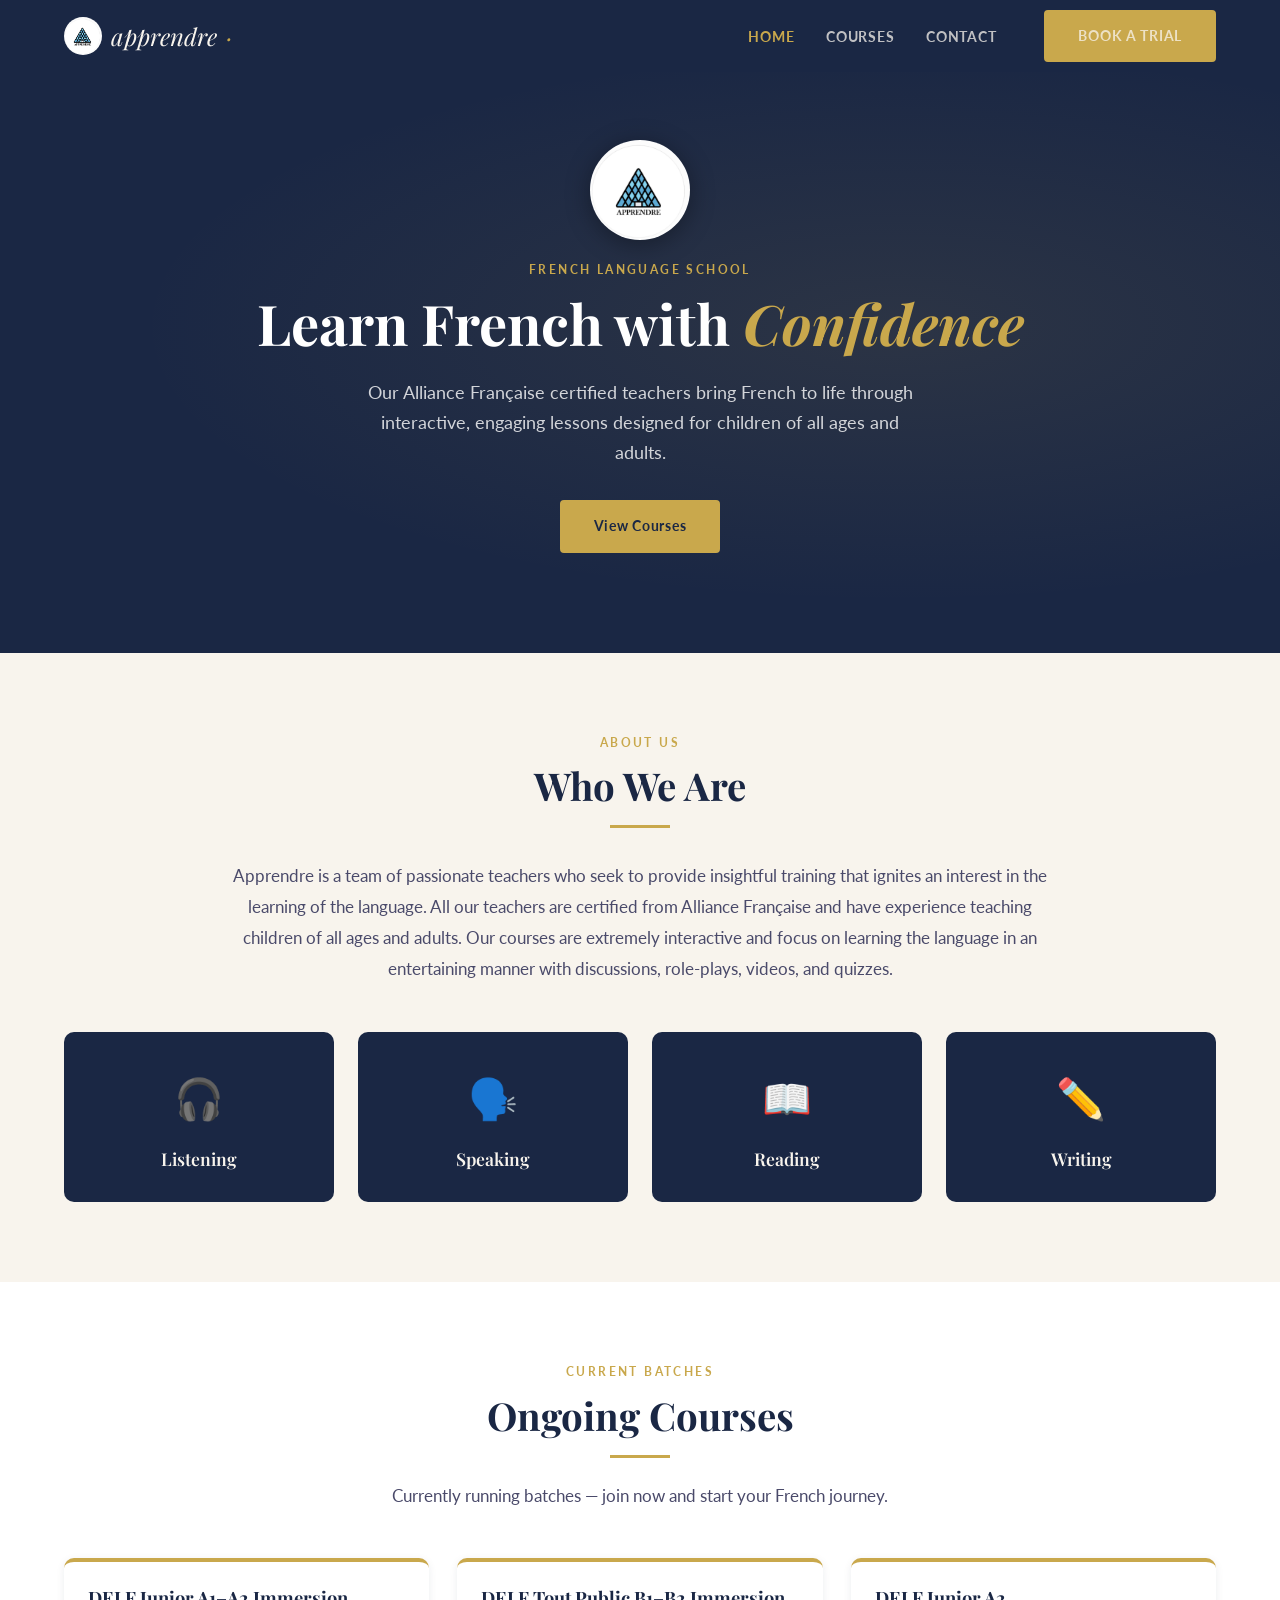
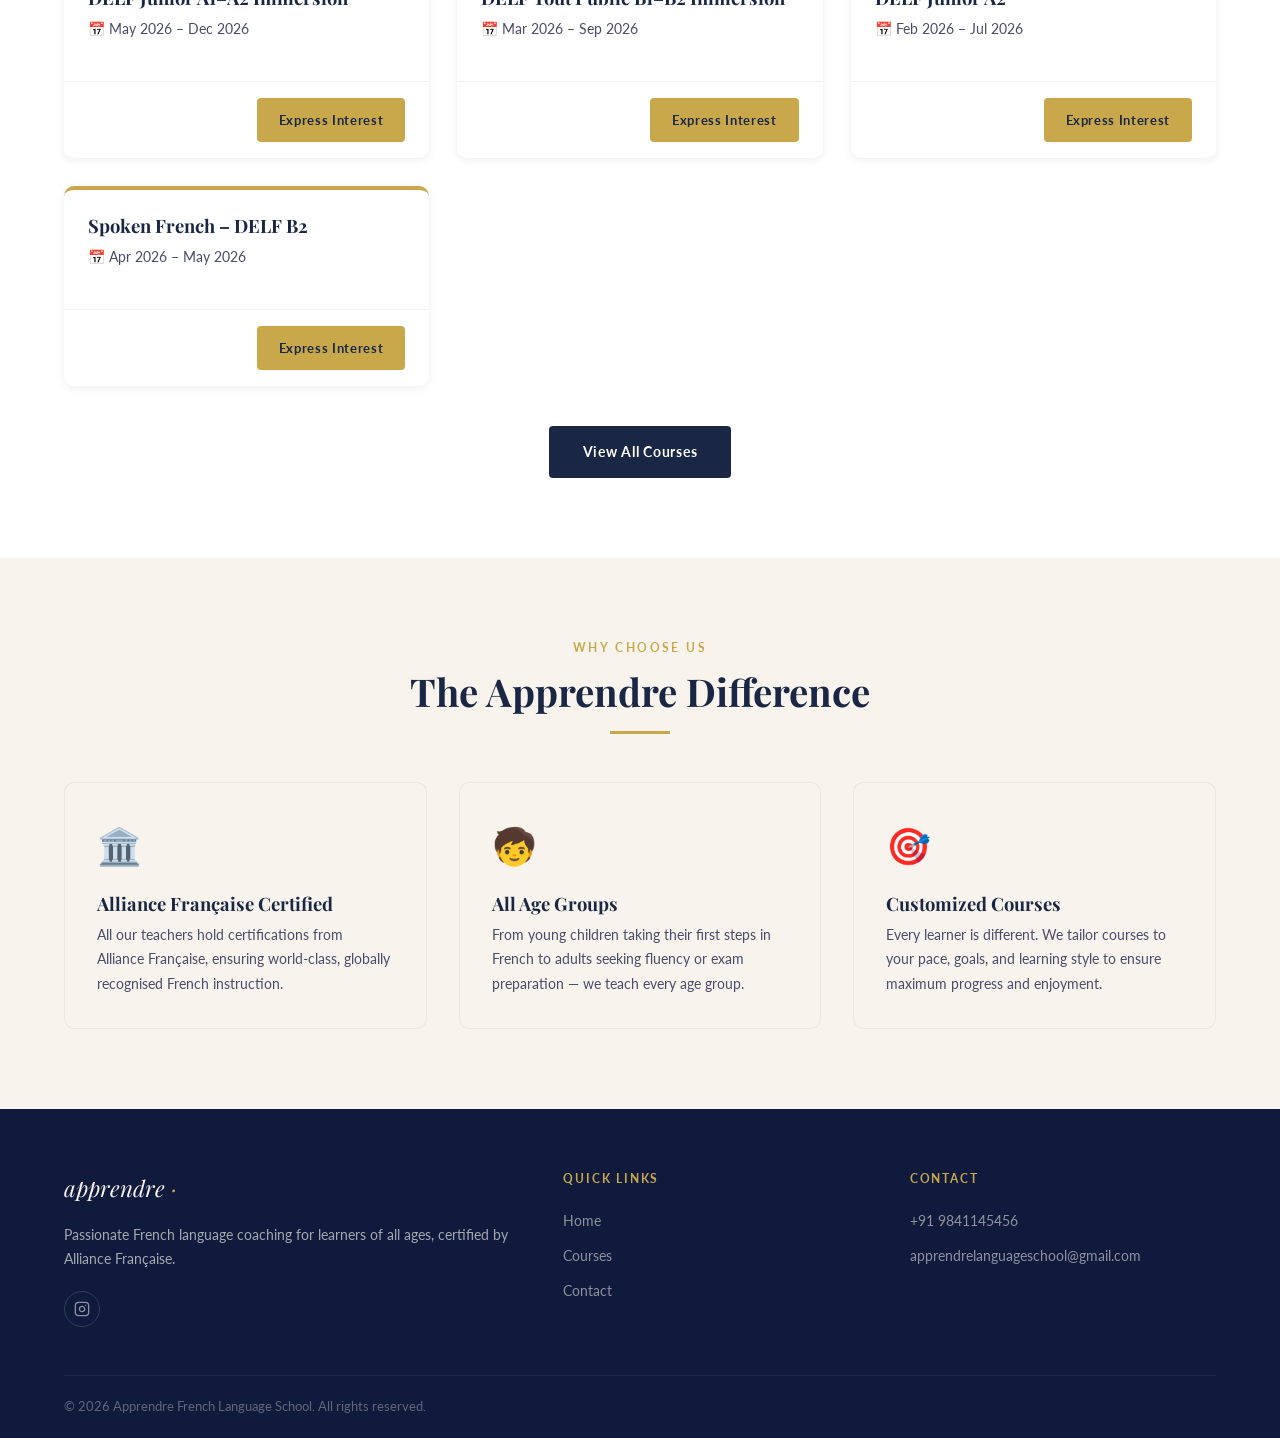
==== commit c199af9d: "Add Apprendre logo to homepage navbar and hero section Co-Authored-By: Claude Sonnet 4.6 <noreply@an" ====
--- a/index.html
+++ b/index.html
@@ -12,7 +12,10 @@
   <!-- Navigation -->
   <nav class="navbar" role="navigation" aria-label="Main navigation">
     <div class="container">
-      <a href="index.html" class="navbar-brand"><em>apprendre</em> <span>·</span></a>
+      <a href="index.html" class="navbar-brand">
+        <img src="images/Logo%20post.jpg" alt="Apprendre logo" class="navbar-logo" />
+        <em>apprendre</em> <span>·</span>
+      </a>
       <ul class="navbar-links" role="list">
         <li><a href="index.html" class="active">Home</a></li>
         <li><a href="courses.html">Courses</a></li>
@@ -28,6 +31,7 @@
   <!-- Hero -->
   <section class="hero" id="home" style="background-color:#1a2744">
     <div class="container hero-centered-content">
+      <img src="images/Logo%20post.jpg" alt="Apprendre French Language School" class="hero-logo" />
       <p class="section-label">French Language School</p>
       <h1 class="hero-title">Learn French with <em>Confidence</em></h1>
       <p class="hero-description">
@@ -151,6 +155,7 @@
   </footer>
 
   <script src="js/main.js"></script>
+  <script src="js/courses-data.js"></script>
   <script src="js/courses.js"></script>
 </body>
 </html>
--- a/css/style.css
+++ b/css/style.css
@@ -166,8 +166,32 @@
   font-size: 1.5rem;
   color: var(--cream) !important;
   font-style: italic;
+  display: flex;
+  align-items: center;
+  gap: .55rem;
 }
 .navbar-brand span { color: var(--gold); }
+
+.navbar-logo {
+  width: 38px;
+  height: 38px;
+  border-radius: 50%;
+  object-fit: cover;
+  flex-shrink: 0;
+}
+
+.hero-logo {
+  width: 100px;
+  height: 100px;
+  border-radius: 50%;
+  object-fit: cover;
+  margin-bottom: 1.25rem;
+  box-shadow: 0 4px 24px rgba(0,0,0,.35);
+}
+
+@media (max-width: 480px) {
+  .hero-logo { width: 80px; height: 80px; }
+}
 
 .navbar-links {
   display: flex;
@@ -939,12 +963,13 @@
 
 /* ── Page Hero (inner pages) ── */
 .page-hero {
-  background: linear-gradient(135deg, var(--navy) 0%, #0f1a3d 100%);
+  background-color: #1a2744;
+  background-image: linear-gradient(135deg, #1a2744 0%, #0f1a3d 100%);
   padding: 120px 0 60px;
   text-align: center;
 }
-.page-hero h1 { color: var(--cream); font-size: clamp(2rem, 4vw, 3rem); margin-bottom: .75rem; }
-.page-hero p  { color: rgba(248,244,237,.65); font-size: 1.05rem; max-width: 540px; margin: 0 auto; }
+.page-hero h1 { color: #ffffff; font-size: clamp(2rem, 4vw, 3rem); margin-bottom: .75rem; }
+.page-hero p  { color: rgba(255,255,255,.75); font-size: 1.05rem; max-width: 540px; margin: 0 auto; }
 
 /* ── Footer ── */
 .footer {
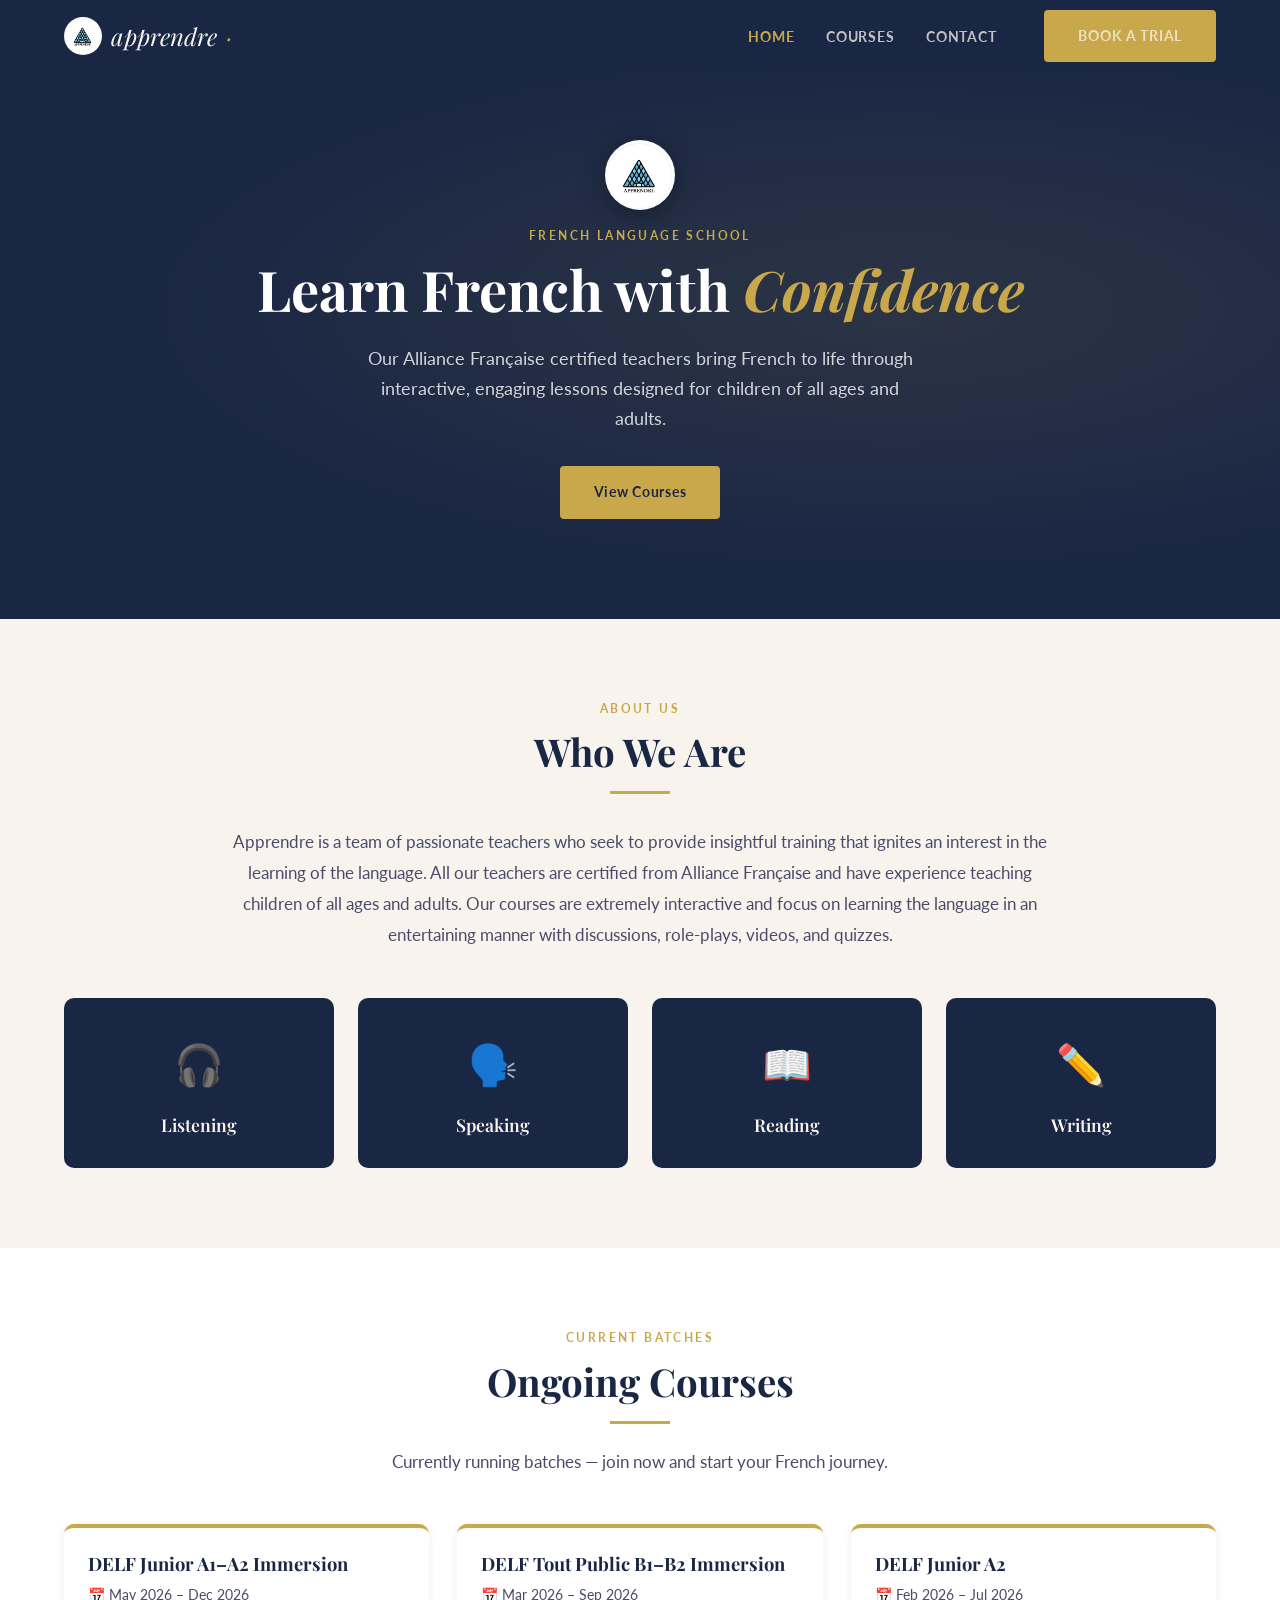
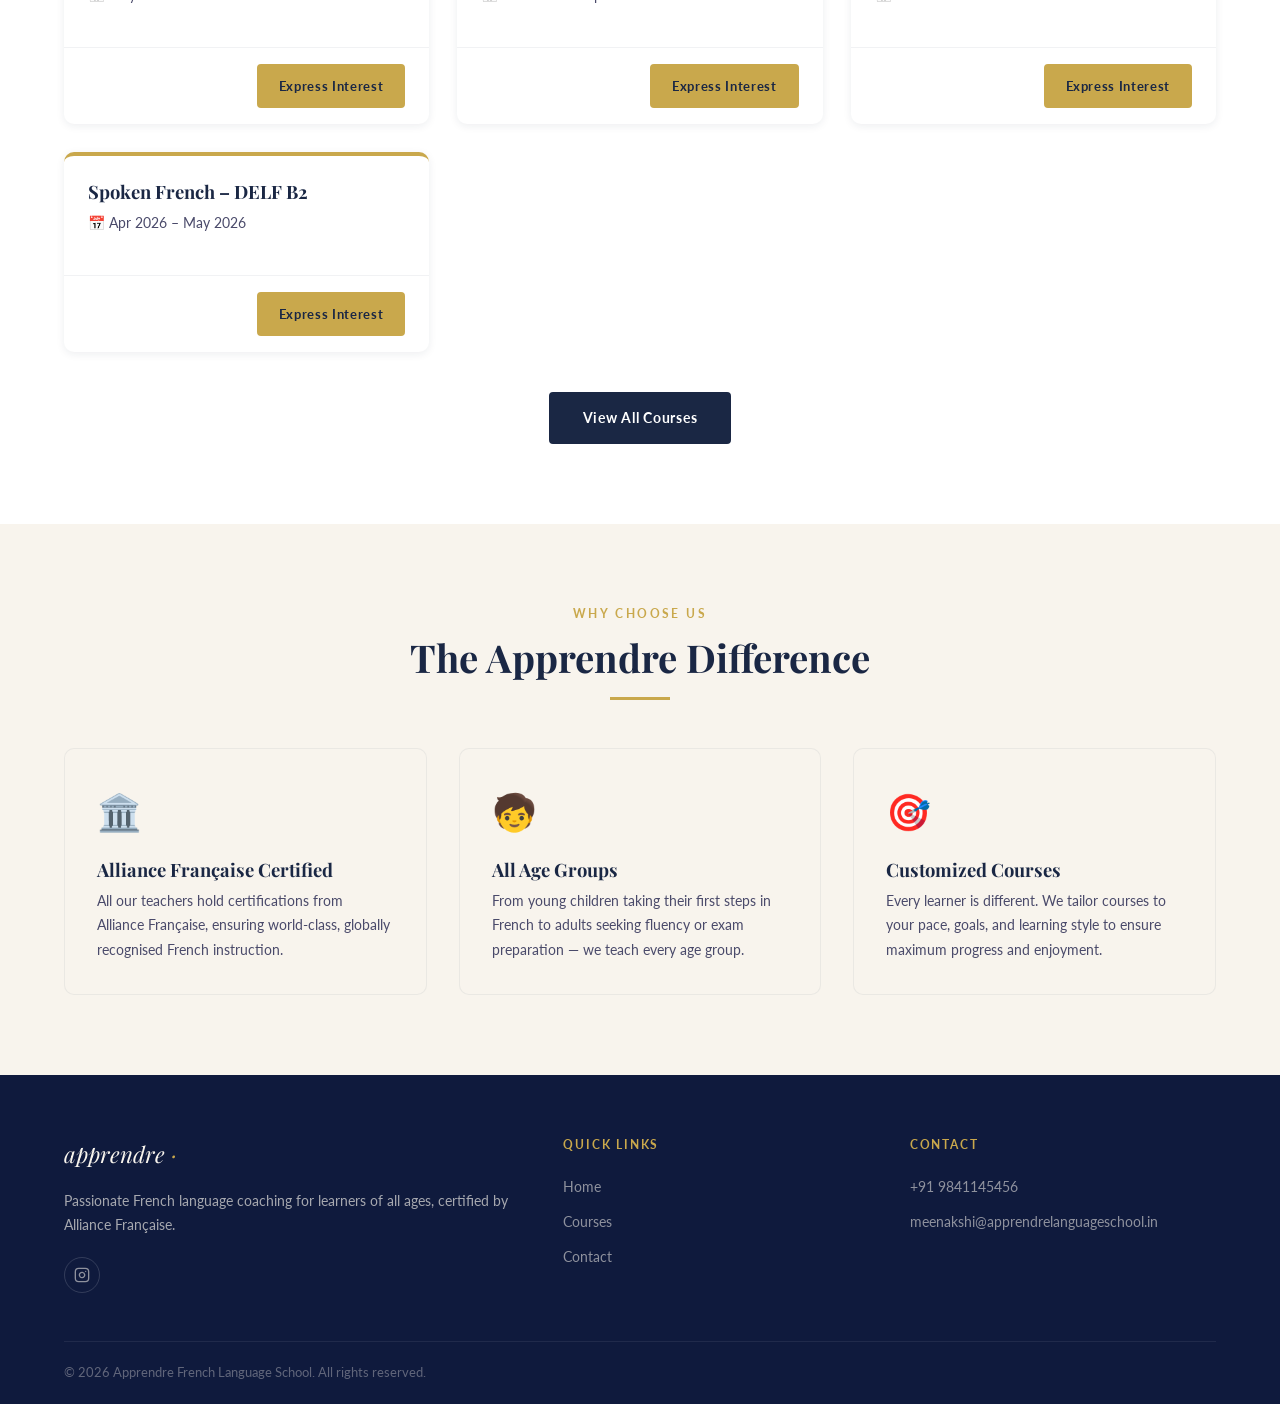
==== commit c94af291: "Use custom domain apprendrelanguageschool.in and new contact email Co-Authored-By: Claude Opus 5.5 <" ====
--- a/index.html
+++ b/index.html
@@ -144,7 +144,7 @@
           <p class="footer-heading">Contact</p>
           <ul class="footer-links">
             <li><a href="tel:+919841145456">+91 9841145456</a></li>
-            <li><a href="mailto:apprendrelanguageschool@gmail.com">apprendrelanguageschool@gmail.com</a></li>
+            <li><a href="mailto:meenakshi@apprendrelanguageschool.in">meenakshi@apprendrelanguageschool.in</a></li>
           </ul>
         </div>
       </div>
--- a/css/style.css
+++ b/css/style.css
@@ -181,16 +181,16 @@
 }
 
 .hero-logo {
-  width: 100px;
-  height: 100px;
+  width: 70px;
+  height: 70px;
   border-radius: 50%;
   object-fit: cover;
-  margin-bottom: 1.25rem;
+  margin-bottom: 1rem;
   box-shadow: 0 4px 24px rgba(0,0,0,.35);
 }
 
 @media (max-width: 480px) {
-  .hero-logo { width: 80px; height: 80px; }
+  .hero-logo { width: 56px; height: 56px; }
 }
 
 .navbar-links {
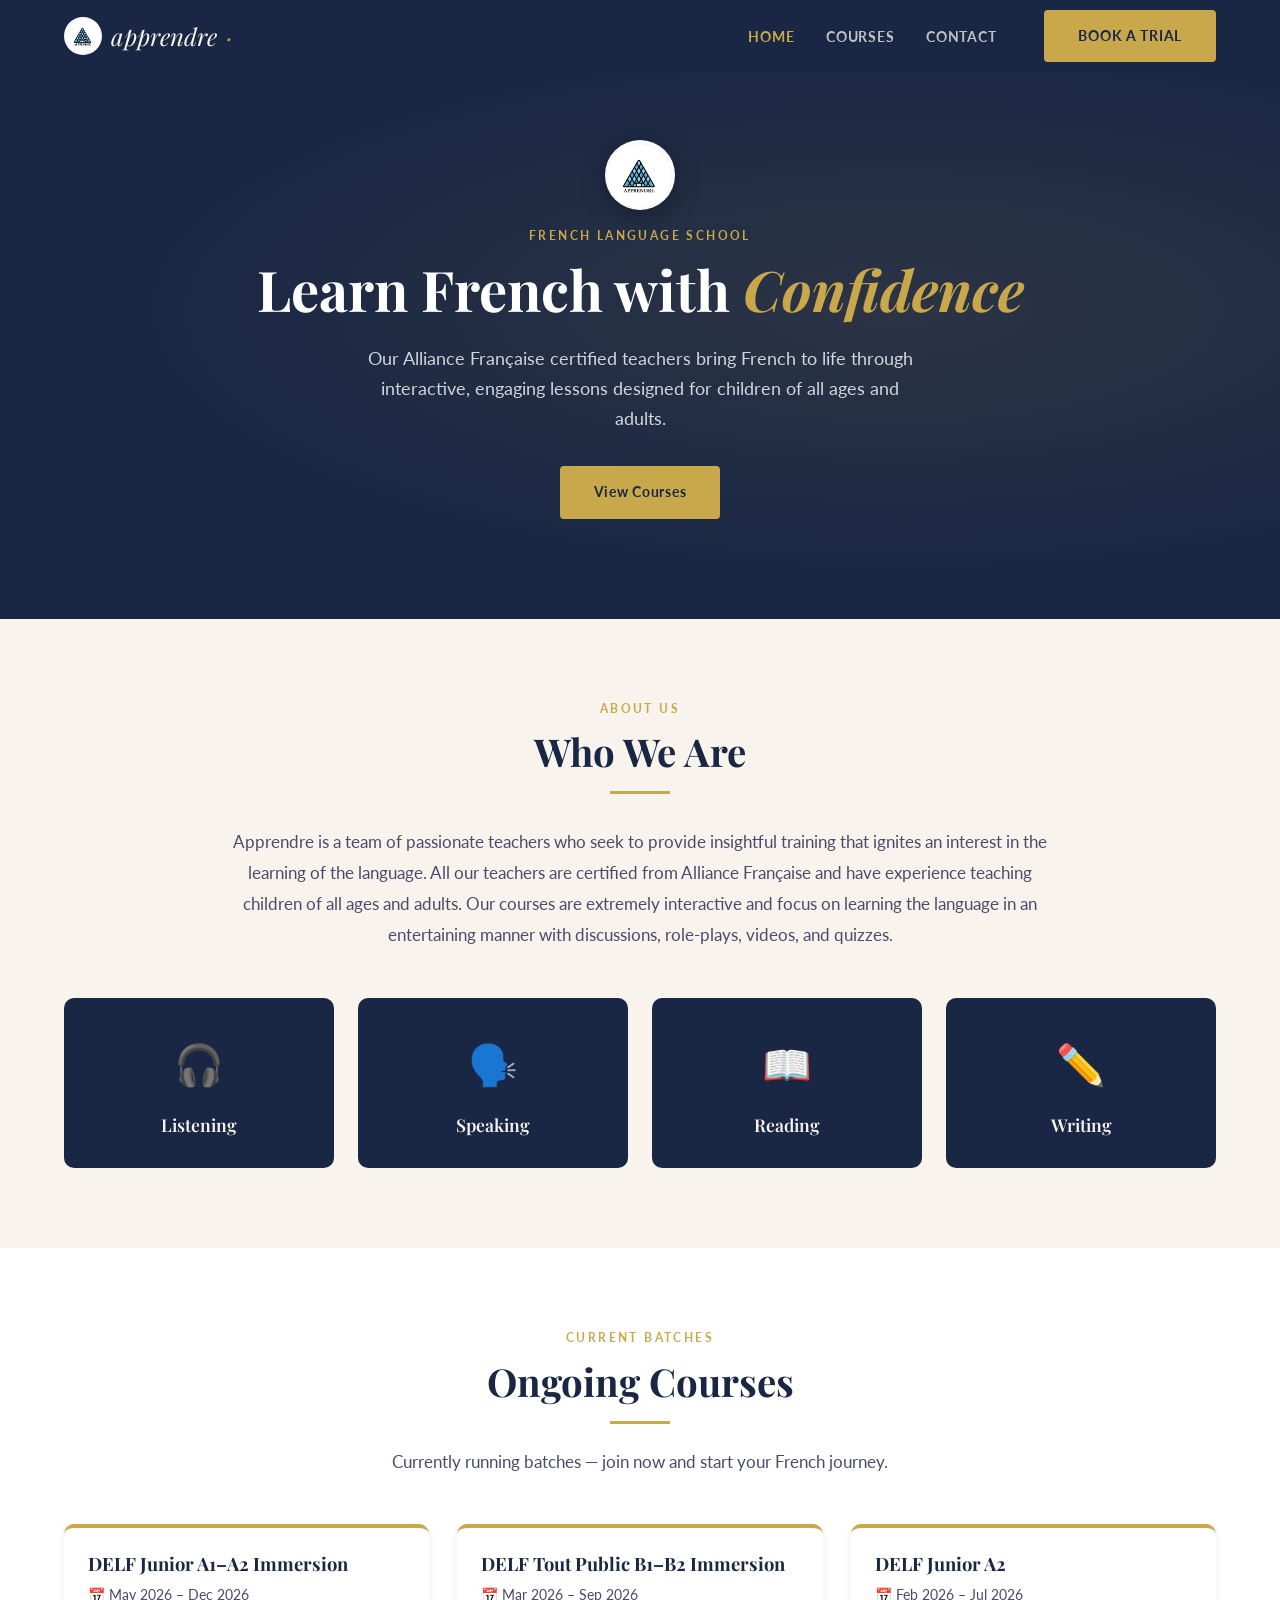
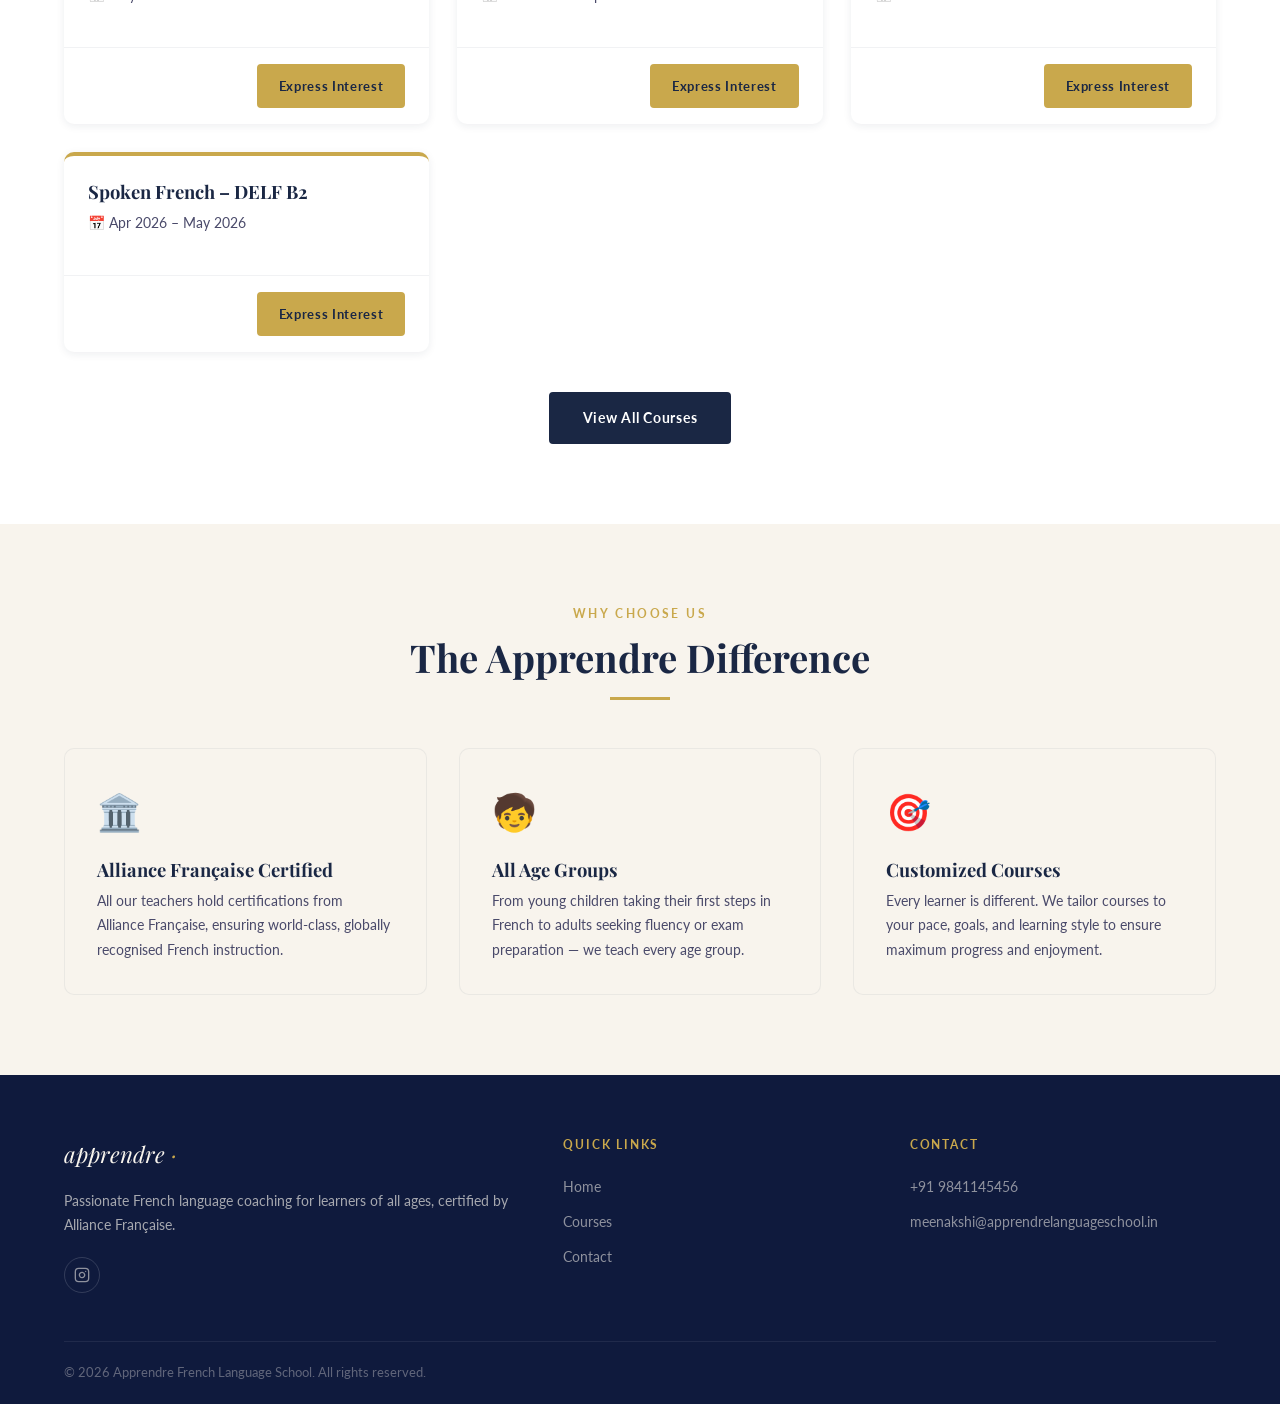
==== commit 3f7766be: "Stop browsers using the old stylesheet for the navbar button Version the stylesheet link so cached c" ====
--- a/index.html
+++ b/index.html
@@ -5,7 +5,7 @@
   <meta name="viewport" content="width=device-width, initial-scale=1.0" />
   <title>Apprendre — French Language School</title>
   <meta name="description" content="Apprendre French Language School — Alliance Française certified teachers for children of all ages and adults." />
-  <link rel="stylesheet" href="css/style.css" />
+  <link rel="stylesheet" href="css/style.css?v=2" />
 </head>
 <body>
 
--- a/css/style.css
+++ b/css/style.css
@@ -208,6 +208,7 @@
 }
 .navbar-links a:hover,
 .navbar-links a.active { color: var(--gold); }
+.navbar-links a.btn-primary { color: var(--navy); }
 
 .navbar-cta { margin-left: 1rem; }
 
